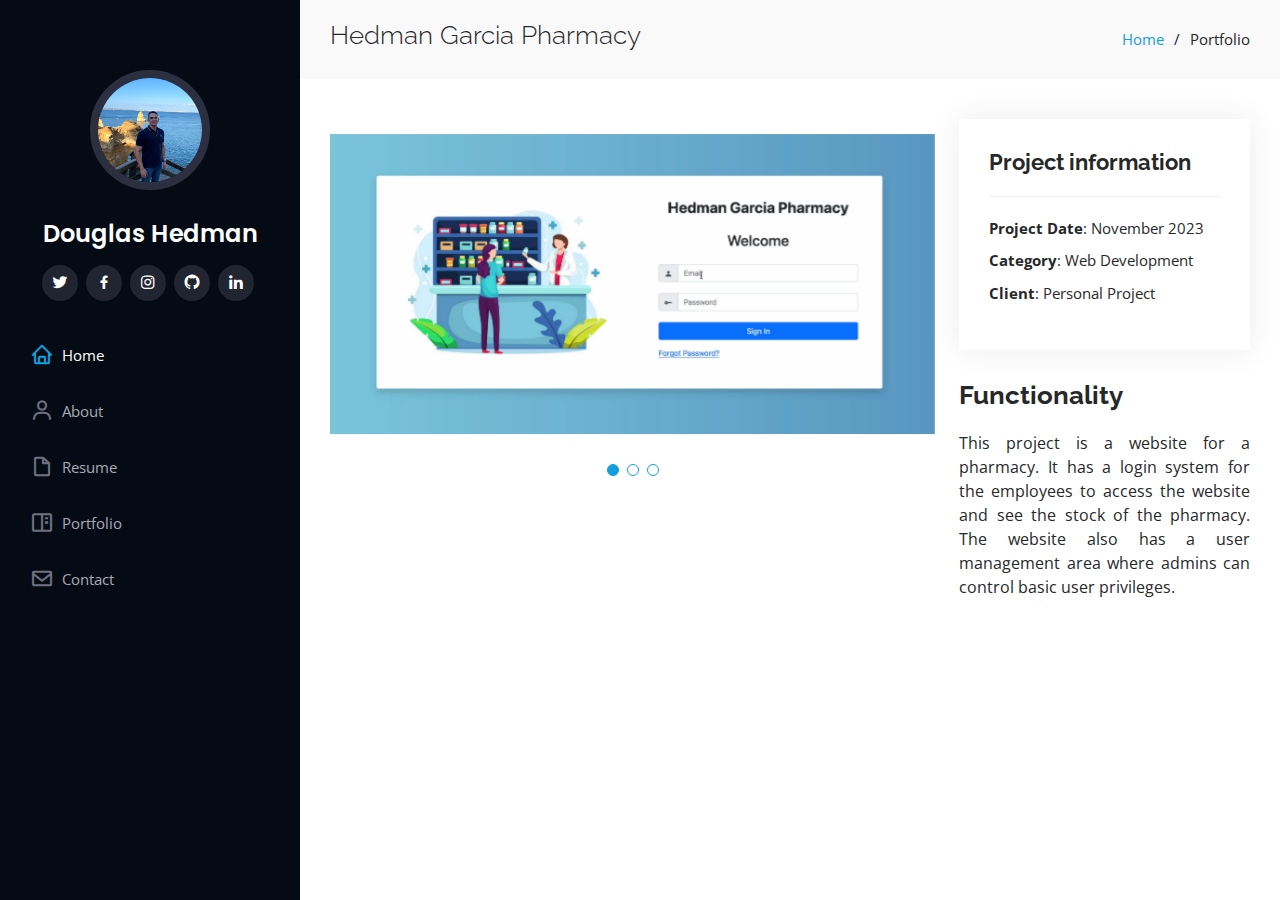
==== pharmacyProject.html @ ba346825 "Uploading Portfolio" ====
<!DOCTYPE html>
<html lang="en">

<head>
  <meta charset="utf-8">
  <meta content="width=device-width, initial-scale=1.0" name="viewport">

  <title>Douglas Hedman</title>
  <meta content="" name="description">
  <meta content="" name="keywords">

  <!-- Favicons -->
  <link href="assets/img/icon.png" rel="icon">
  <link href="assets/img/apple-touch-icon.png" rel="apple-touch-icon">

  <!-- Google Fonts -->
  <link href="https://fonts.googleapis.com/css?family=Open+Sans:300,300i,400,400i,600,600i,700,700i|Raleway:300,300i,400,400i,500,500i,600,600i,700,700i|Poppins:300,300i,400,400i,500,500i,600,600i,700,700i" rel="stylesheet">

  <!-- Vendor CSS Files -->
  <link href="assets/vendor/aos/aos.css" rel="stylesheet">
  <link href="assets/vendor/bootstrap/css/bootstrap.min.css" rel="stylesheet">
  <link href="assets/vendor/bootstrap-icons/bootstrap-icons.css" rel="stylesheet">
  <link href="assets/vendor/boxicons/css/boxicons.min.css" rel="stylesheet">
  <link href="assets/vendor/glightbox/css/glightbox.min.css" rel="stylesheet">
  <link href="assets/vendor/swiper/swiper-bundle.min.css" rel="stylesheet">

  <!-- Template Main CSS File -->
  <link href="assets/css/style.css" rel="stylesheet">
</head>

<body>

  <!-- ======= Mobile nav toggle button ======= -->
  <i class="bi bi-list mobile-nav-toggle d-xl-none"></i>

  <!-- ======= Header ======= -->
  <header id="header">
    <div class="d-flex flex-column" style="margin-top: 40px;">

      <div class="profile">
        <img src="assets/img/profileImage.png" alt="" class="img-fluid rounded-circle">
        <h1 class="text-light"><a href="index.html">Douglas Hedman</a></h1>
        <div class="social-links mt-3 text-center">
          <a href="https://twitter.com/DouglasHedman10" class="twitter"><i class="bx bxl-twitter"></i></a>
          <a href="https://www.facebook.com/hedman10" class="facebook"><i class="bx bxl-facebook"></i></a>
          <a href="https://www.instagram.com/douglashedman10/" class="instagram"><i class="bx bxl-instagram"></i></a>
          <a href="https://github.com/PickleRickHND" class="github"><i class="bx bxl-github"></i></a>
          <a href="https://www.linkedin.com/in/douglas-hedman-9a48a5133/" class="linkedin"><i class="bx bxl-linkedin"></i></a>
        </div>
      </div>

      <nav id="navbar" class="nav-menu navbar">
        <ul>
          <li><a href="index.html" class="nav-link scrollto active"><i class="bx bx-home"></i> <span>Home</span></a></li>
          <li><a href="index.html#about" class="nav-link scrollto"><i class="bx bx-user"></i> <span>About</span></a></li>
          <li><a href="index.html#resume" class="nav-link scrollto"><i class="bx bx-file-blank"></i> <span>Resume</span></a></li>
          <li><a href="index.html#portfolio" class="nav-link scrollto"><i class="bx bx-book-content"></i> <span>Portfolio</span></a></li>
          <li><a href="index.html#contact" class="nav-link scrollto"><i class="bx bx-envelope"></i> <span>Contact</span></a></li>
        </ul>
      </nav><!-- .nav-menu -->
    </div>
  </header><!-- End Header -->

  <main id="main">

    <!-- ======= Breadcrumbs ======= -->
    <section id="breadcrumbs" class="breadcrumbs">
      <div class="container">

        <div class="d-flex justify-content-between align-items-center">
          <h2>Hedman Garcia Pharmacy</h2>
          <ol>
            <li><a href="index.html">Home</a></li>
            <li>Portfolio</li>
          </ol>
        </div>

      </div>
    </section><!-- End Breadcrumbs -->

    <!-- ======= Portfolio Details Section ======= -->
    <section id="portfolio-details" class="portfolio-details">
      <div class="container">

        <div class="row gy-4">

          <div class="col-lg-8">
            <div class="portfolio-details-slider swiper">
              <div class="swiper-wrapper align-items-center">

                <div class="swiper-slide">
                  <img src="assets/img/portfolio/pharmacy1.png" alt="">
                </div>

                <div class="swiper-slide">
                  <img src="assets/img/portfolio/pharmacy2.png" alt="">
                </div>

                <div class="swiper-slide">
                  <img src="assets/img/portfolio/pharmacy3.png" alt="">
                </div>

              </div>
              <div class="swiper-pagination"></div>
            </div>
          </div>

          <div class="col-lg-4">
            <div class="portfolio-info">
              <h3>Project information</h3>
              <ul>
                <li><strong>Project Date</strong>: November 2023</li>
                <li><strong>Category</strong>: Web Development</li>
                <li><strong>Client</strong>: Personal Project</li>
              </ul>
            </div>
            <div class="portfolio-description">
              <h2>Functionality</h2>
              <p style="text-align: justify;">
                This project is a website for a pharmacy. It has a login system for the employees to access the website and see the stock of the pharmacy. The website also has a user management area where admins can control basic user privileges.
              </p>
            </div>
          </div>

        </div>

      </div>
    </section><!-- End Portfolio Details Section -->

  </main><!-- End #main -->

  <a href="#" class="back-to-top d-flex align-items-center justify-content-center"><i class="bi bi-arrow-up-short"></i></a>

  <!-- Vendor JS Files -->
  <script src="assets/vendor/purecounter/purecounter_vanilla.js"></script>
  <script src="assets/vendor/aos/aos.js"></script>
  <script src="assets/vendor/bootstrap/js/bootstrap.bundle.min.js"></script>
  <script src="assets/vendor/glightbox/js/glightbox.min.js"></script>
  <script src="assets/vendor/isotope-layout/isotope.pkgd.min.js"></script>
  <script src="assets/vendor/swiper/swiper-bundle.min.js"></script>
  <script src="assets/vendor/typed.js/typed.umd.js"></script>
  <script src="assets/vendor/waypoints/noframework.waypoints.js"></script>
  <script src="assets/vendor/php-email-form/validate.js"></script>

  <!-- Template Main JS File -->
  <script src="assets/js/main.js"></script>

</body>

</html>

function hola (){
  console.log("hola");
}
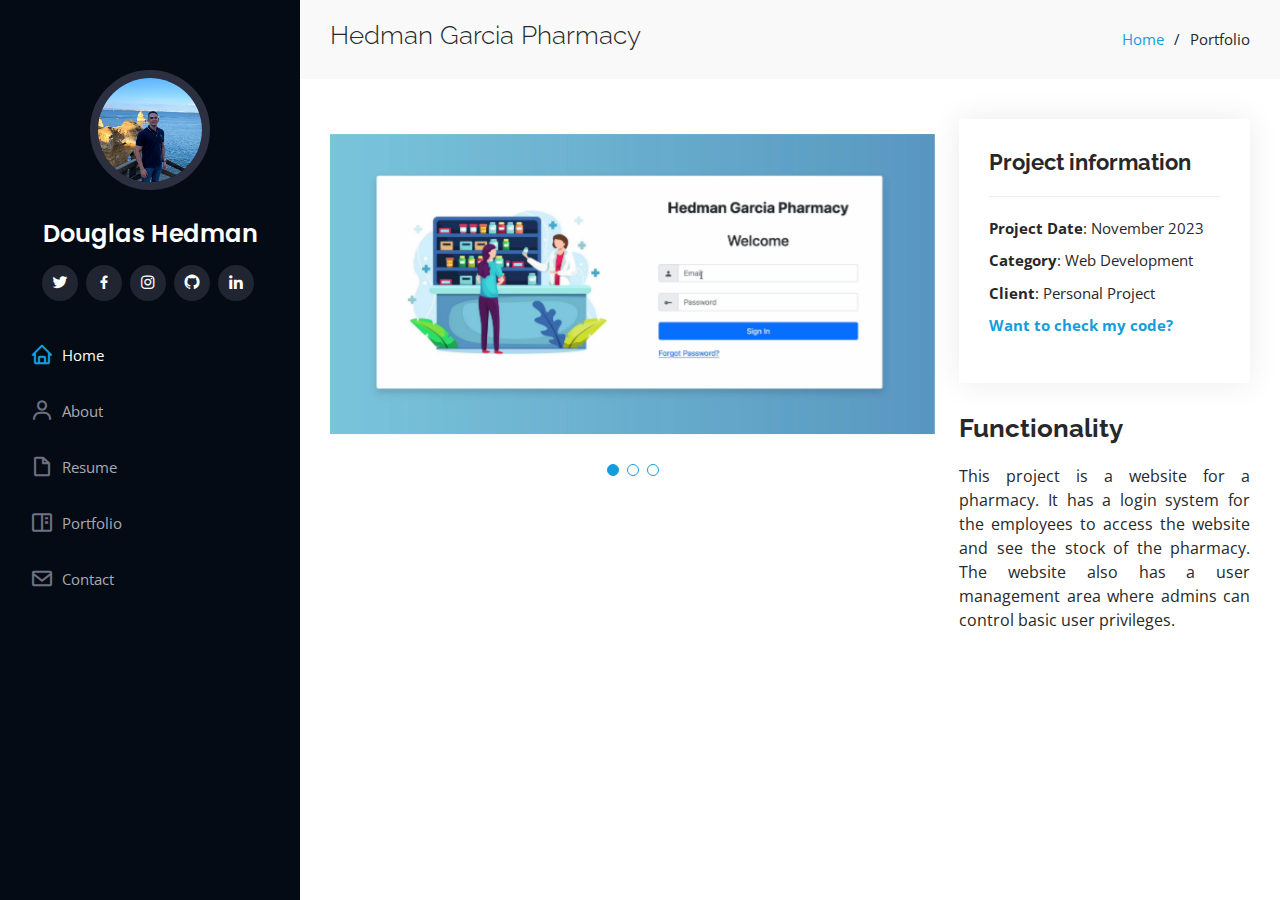
==== commit 71a2afdc: "Quick Fixes and Improvements" ====
--- a/pharmacyProject.html
+++ b/pharmacyProject.html
@@ -112,6 +112,7 @@
                 <li><strong>Project Date</strong>: November 2023</li>
                 <li><strong>Category</strong>: Web Development</li>
                 <li><strong>Client</strong>: Personal Project</li>
+                <li><strong><a href="https://github.com/PickleRickHND/Hedman-Garcia-Pharmacy">Want to check my code?</a></strong></li>
               </ul>
             </div>
             <div class="portfolio-description">
@@ -147,8 +148,4 @@
 
 </body>
 
-</html>
-
-function hola (){
-  console.log("hola");
-}
+</html>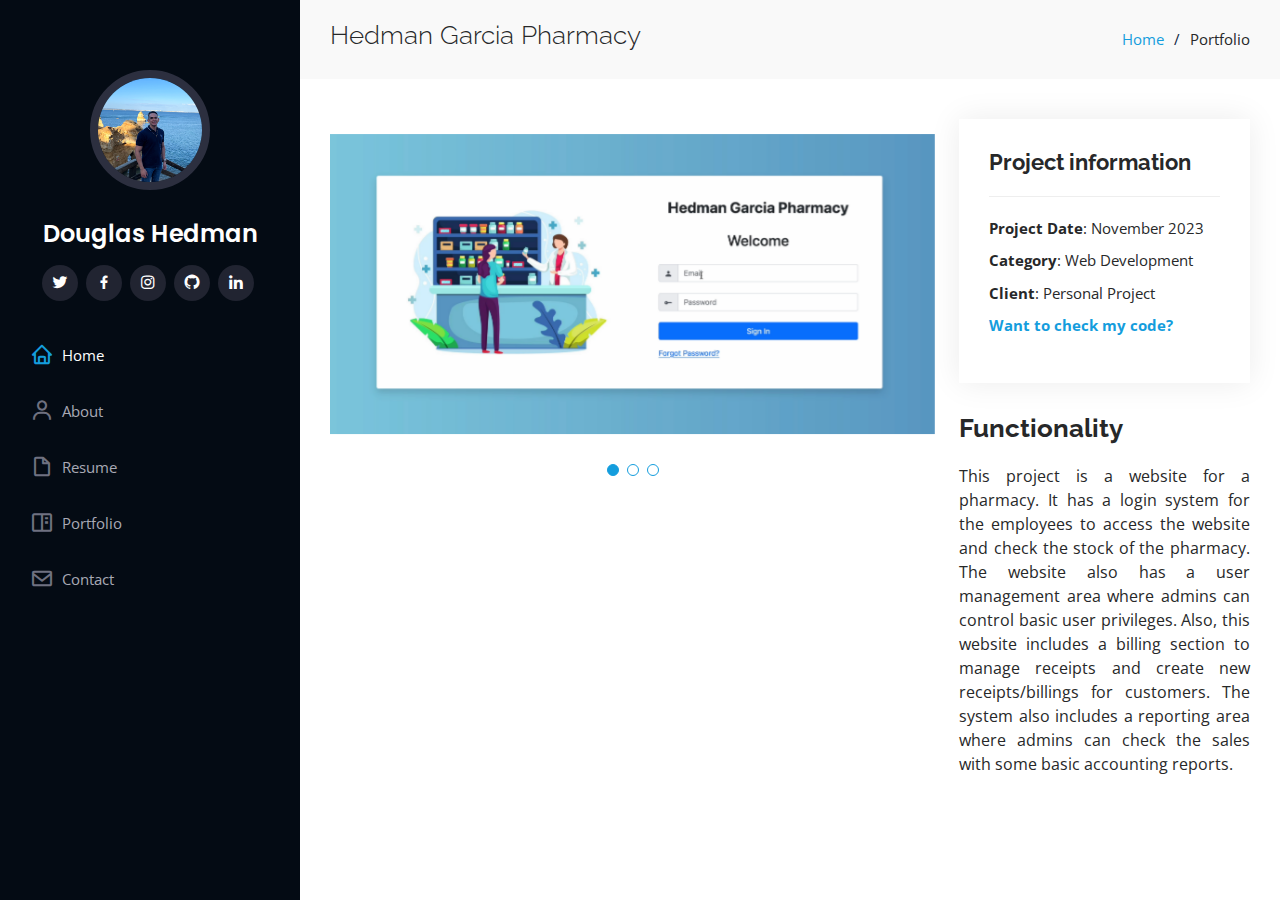
==== commit f426055c: "Quick Fixes and Improvements" ====
--- a/pharmacyProject.html
+++ b/pharmacyProject.html
@@ -118,7 +118,10 @@
             <div class="portfolio-description">
               <h2>Functionality</h2>
               <p style="text-align: justify;">
-                This project is a website for a pharmacy. It has a login system for the employees to access the website and see the stock of the pharmacy. The website also has a user management area where admins can control basic user privileges.
+                This project is a website for a pharmacy. It has a login system for the employees to access the website and check the stock of the pharmacy.
+                 The website also has a user management area where admins can control basic user privileges. Also, this website includes a billing section to 
+                 manage receipts and create new receipts/billings for customers. The system also includes a reporting area where admins can check the sales
+                 with some basic accounting reports.
               </p>
             </div>
           </div>
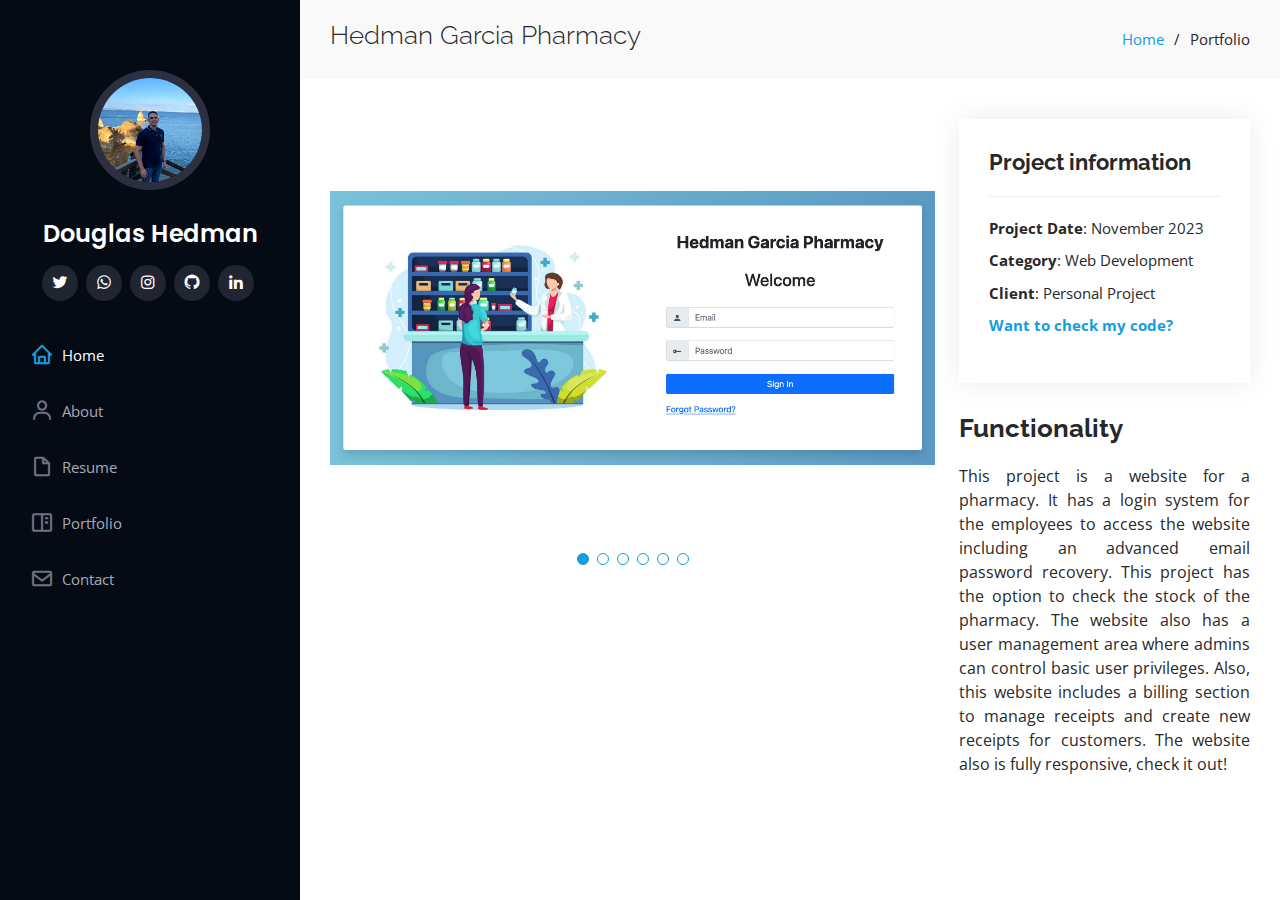
==== commit cab21ec2: "Improvements on the Skills & Project Portfolio" ====
--- a/pharmacyProject.html
+++ b/pharmacyProject.html
@@ -1,154 +1,234 @@
 <!DOCTYPE html>
 <html lang="en">
-
-<head>
-  <meta charset="utf-8">
-  <meta content="width=device-width, initial-scale=1.0" name="viewport">
-
-  <title>Douglas Hedman</title>
-  <meta content="" name="description">
-  <meta content="" name="keywords">
-
-  <!-- Favicons -->
-  <link href="assets/img/icon.png" rel="icon">
-  <link href="assets/img/apple-touch-icon.png" rel="apple-touch-icon">
-
-  <!-- Google Fonts -->
-  <link href="https://fonts.googleapis.com/css?family=Open+Sans:300,300i,400,400i,600,600i,700,700i|Raleway:300,300i,400,400i,500,500i,600,600i,700,700i|Poppins:300,300i,400,400i,500,500i,600,600i,700,700i" rel="stylesheet">
-
-  <!-- Vendor CSS Files -->
-  <link href="assets/vendor/aos/aos.css" rel="stylesheet">
-  <link href="assets/vendor/bootstrap/css/bootstrap.min.css" rel="stylesheet">
-  <link href="assets/vendor/bootstrap-icons/bootstrap-icons.css" rel="stylesheet">
-  <link href="assets/vendor/boxicons/css/boxicons.min.css" rel="stylesheet">
-  <link href="assets/vendor/glightbox/css/glightbox.min.css" rel="stylesheet">
-  <link href="assets/vendor/swiper/swiper-bundle.min.css" rel="stylesheet">
-
-  <!-- Template Main CSS File -->
-  <link href="assets/css/style.css" rel="stylesheet">
-</head>
-
-<body>
-
-  <!-- ======= Mobile nav toggle button ======= -->
-  <i class="bi bi-list mobile-nav-toggle d-xl-none"></i>
-
-  <!-- ======= Header ======= -->
-  <header id="header">
-    <div class="d-flex flex-column" style="margin-top: 40px;">
-
-      <div class="profile">
-        <img src="assets/img/profileImage.png" alt="" class="img-fluid rounded-circle">
-        <h1 class="text-light"><a href="index.html">Douglas Hedman</a></h1>
-        <div class="social-links mt-3 text-center">
-          <a href="https://twitter.com/DouglasHedman10" class="twitter"><i class="bx bxl-twitter"></i></a>
-          <a href="https://www.facebook.com/hedman10" class="facebook"><i class="bx bxl-facebook"></i></a>
-          <a href="https://www.instagram.com/douglashedman10/" class="instagram"><i class="bx bxl-instagram"></i></a>
-          <a href="https://github.com/PickleRickHND" class="github"><i class="bx bxl-github"></i></a>
-          <a href="https://www.linkedin.com/in/douglas-hedman-9a48a5133/" class="linkedin"><i class="bx bxl-linkedin"></i></a>
+  <head>
+    <meta charset="utf-8" />
+    <meta content="width=device-width, initial-scale=1.0" name="viewport" />
+
+    <title>Douglas Hedman</title>
+    <meta content="" name="description" />
+    <meta content="" name="keywords" />
+
+    <!-- Favicons -->
+    <link href="assets/img/icon.png" rel="icon" />
+    <link href="assets/img/apple-touch-icon.png" rel="apple-touch-icon" />
+
+    <!-- Google Fonts -->
+    <link
+      href="https://fonts.googleapis.com/css?family=Open+Sans:300,300i,400,400i,600,600i,700,700i|Raleway:300,300i,400,400i,500,500i,600,600i,700,700i|Poppins:300,300i,400,400i,500,500i,600,600i,700,700i"
+      rel="stylesheet"
+    />
+
+    <!-- Vendor CSS Files -->
+    <link href="assets/vendor/aos/aos.css" rel="stylesheet" />
+    <link
+      href="assets/vendor/bootstrap/css/bootstrap.min.css"
+      rel="stylesheet"
+    />
+    <link
+      href="assets/vendor/bootstrap-icons/bootstrap-icons.css"
+      rel="stylesheet"
+    />
+    <link href="assets/vendor/boxicons/css/boxicons.min.css" rel="stylesheet" />
+    <link
+      href="assets/vendor/glightbox/css/glightbox.min.css"
+      rel="stylesheet"
+    />
+    <link href="assets/vendor/swiper/swiper-bundle.min.css" rel="stylesheet" />
+
+    <!-- Template Main CSS File -->
+    <link href="assets/css/style.css" rel="stylesheet" />
+  </head>
+
+  <body>
+    <!-- ======= Mobile nav toggle button ======= -->
+    <i class="bi bi-list mobile-nav-toggle d-xl-none"></i>
+
+    <!-- ======= Header ======= -->
+    <header id="header">
+      <div class="d-flex flex-column" style="margin-top: 40px">
+        <div class="profile">
+          <img
+            src="assets/img/profileImage.png"
+            alt=""
+            class="img-fluid rounded-circle"
+          />
+          <h1 class="text-light"><a href="index.html">Douglas Hedman</a></h1>
+          <div class="social-links mt-3 text-center">
+            <a
+              href="https://twitter.com/DouglasHedman10"
+              class="twitter"
+              target="_blank"
+              ><i class="bx bxl-twitter"></i
+            ></a>
+            <a
+              href="https://wa.me/+50489041949"
+              class="whatsapp"
+              target="_blank"
+              ><i class="bx bxl-whatsapp"></i
+            ></a>
+            <a
+              href="https://www.instagram.com/douglashedman10/"
+              class="instagram"
+              target="_blank"
+              ><i class="bx bxl-instagram"></i
+            ></a>
+            <a
+              href="https://github.com/PickleRickHND"
+              class="github"
+              target="_blank"
+              ><i class="bx bxl-github"></i
+            ></a>
+            <a
+              href="https://www.linkedin.com/in/douglas-hedman-9a48a5133/"
+              class="linkedin"
+              target="_blank"
+              ><i class="bx bxl-linkedin"></i
+            ></a>
+          </div>
         </div>
+
+        <nav id="navbar" class="nav-menu navbar">
+          <ul>
+            <li>
+              <a href="index.html" class="nav-link scrollto active"
+                ><i class="bx bx-home"></i> <span>Home</span></a
+              >
+            </li>
+            <li>
+              <a href="index.html#about" class="nav-link scrollto"
+                ><i class="bx bx-user"></i> <span>About</span></a
+              >
+            </li>
+            <li>
+              <a href="index.html#resume" class="nav-link scrollto"
+                ><i class="bx bx-file-blank"></i> <span>Resume</span></a
+              >
+            </li>
+            <li>
+              <a href="index.html#portfolio" class="nav-link scrollto"
+                ><i class="bx bx-book-content"></i> <span>Portfolio</span></a
+              >
+            </li>
+            <li>
+              <a href="index.html#contact" class="nav-link scrollto"
+                ><i class="bx bx-envelope"></i> <span>Contact</span></a
+              >
+            </li>
+          </ul>
+        </nav>
+        <!-- .nav-menu -->
       </div>
-
-      <nav id="navbar" class="nav-menu navbar">
-        <ul>
-          <li><a href="index.html" class="nav-link scrollto active"><i class="bx bx-home"></i> <span>Home</span></a></li>
-          <li><a href="index.html#about" class="nav-link scrollto"><i class="bx bx-user"></i> <span>About</span></a></li>
-          <li><a href="index.html#resume" class="nav-link scrollto"><i class="bx bx-file-blank"></i> <span>Resume</span></a></li>
-          <li><a href="index.html#portfolio" class="nav-link scrollto"><i class="bx bx-book-content"></i> <span>Portfolio</span></a></li>
-          <li><a href="index.html#contact" class="nav-link scrollto"><i class="bx bx-envelope"></i> <span>Contact</span></a></li>
-        </ul>
-      </nav><!-- .nav-menu -->
-    </div>
-  </header><!-- End Header -->
-
-  <main id="main">
-
-    <!-- ======= Breadcrumbs ======= -->
-    <section id="breadcrumbs" class="breadcrumbs">
-      <div class="container">
-
-        <div class="d-flex justify-content-between align-items-center">
-          <h2>Hedman Garcia Pharmacy</h2>
-          <ol>
-            <li><a href="index.html">Home</a></li>
-            <li>Portfolio</li>
-          </ol>
+    </header>
+    <!-- End Header -->
+
+    <main id="main">
+      <!-- ======= Breadcrumbs ======= -->
+      <section id="breadcrumbs" class="breadcrumbs">
+        <div class="container">
+          <div class="d-flex justify-content-between align-items-center">
+            <h2>Hedman Garcia Pharmacy</h2>
+            <ol>
+              <li><a href="index.html">Home</a></li>
+              <li>Portfolio</li>
+            </ol>
+          </div>
         </div>
-
-      </div>
-    </section><!-- End Breadcrumbs -->
-
-    <!-- ======= Portfolio Details Section ======= -->
-    <section id="portfolio-details" class="portfolio-details">
-      <div class="container">
-
-        <div class="row gy-4">
-
-          <div class="col-lg-8">
-            <div class="portfolio-details-slider swiper">
-              <div class="swiper-wrapper align-items-center">
-
-                <div class="swiper-slide">
-                  <img src="assets/img/portfolio/pharmacy1.png" alt="">
+      </section>
+      <!-- End Breadcrumbs -->
+
+      <!-- ======= Portfolio Details Section ======= -->
+      <section id="portfolio-details" class="portfolio-details">
+        <div class="container">
+          <div class="row gy-4">
+            <div class="col-lg-8">
+              <div class="portfolio-details-slider swiper">
+                <div class="swiper-wrapper align-items-center">
+                  <div class="swiper-slide">
+                    <img src="assets/img/portfolio/pharmacy1.png" alt="" />
+                  </div>
+
+                  <div class="swiper-slide">
+                    <img src="assets/img/portfolio/pharmacy2.png" alt="" />
+                  </div>
+
+                  <div class="swiper-slide">
+                    <img src="assets/img/portfolio/pharmacy3.png" alt="" />
+                  </div>
+
+                  <div class="swiper-slide">
+                    <img src="assets/img/portfolio/pharmacy4.png" alt="" />
+                  </div>
+
+                  <div class="swiper-slide">
+                    <img src="assets/img/portfolio/pharmacy5.png" alt="" />
+                  </div>
+
+                  <div class="swiper-slide">
+                    <img src="assets/img/portfolio/pharmacy6.png" alt="" />
+                  </div>
+
                 </div>
-
-                <div class="swiper-slide">
-                  <img src="assets/img/portfolio/pharmacy2.png" alt="">
-                </div>
-
-                <div class="swiper-slide">
-                  <img src="assets/img/portfolio/pharmacy3.png" alt="">
-                </div>
-
+                <div class="swiper-pagination"></div>
               </div>
-              <div class="swiper-pagination"></div>
+            </div>
+
+            <div class="col-lg-4">
+              <div class="portfolio-info">
+                <h3>Project information</h3>
+                <ul>
+                  <li><strong>Project Date</strong>: November 2023</li>
+                  <li><strong>Category</strong>: Web Development</li>
+                  <li><strong>Client</strong>: Personal Project</li>
+                  <li>
+                    <strong
+                      ><a
+                        href="https://github.com/PickleRickHND/Hedman-Garcia-Pharmacy"
+                        target="_blank"
+                        >Want to check my code?</a
+                      ></strong
+                    >
+                  </li>
+                </ul>
+              </div>
+              <div class="portfolio-description">
+                <h2>Functionality</h2>
+                <p style="text-align: justify">
+                  This project is a website for a pharmacy. It has a login
+                  system for the employees to access the website including an advanced 
+                  email password recovery. This project has the option to check the
+                  stock of the pharmacy. The website also has a user management
+                  area where admins can control basic user privileges. Also,
+                  this website includes a billing section to manage receipts and
+                  create new receipts for customers. The website also is fully
+                  responsive, check it out!
+                </p>
+              </div>
             </div>
           </div>
-
-          <div class="col-lg-4">
-            <div class="portfolio-info">
-              <h3>Project information</h3>
-              <ul>
-                <li><strong>Project Date</strong>: November 2023</li>
-                <li><strong>Category</strong>: Web Development</li>
-                <li><strong>Client</strong>: Personal Project</li>
-                <li><strong><a href="https://github.com/PickleRickHND/Hedman-Garcia-Pharmacy">Want to check my code?</a></strong></li>
-              </ul>
-            </div>
-            <div class="portfolio-description">
-              <h2>Functionality</h2>
-              <p style="text-align: justify;">
-                This project is a website for a pharmacy. It has a login system for the employees to access the website and check the stock of the pharmacy.
-                 The website also has a user management area where admins can control basic user privileges. Also, this website includes a billing section to 
-                 manage receipts and create new receipts/billings for customers. The system also includes a reporting area where admins can check the sales
-                 with some basic accounting reports.
-              </p>
-            </div>
-          </div>
-
         </div>
-
-      </div>
-    </section><!-- End Portfolio Details Section -->
-
-  </main><!-- End #main -->
-
-  <a href="#" class="back-to-top d-flex align-items-center justify-content-center"><i class="bi bi-arrow-up-short"></i></a>
-
-  <!-- Vendor JS Files -->
-  <script src="assets/vendor/purecounter/purecounter_vanilla.js"></script>
-  <script src="assets/vendor/aos/aos.js"></script>
-  <script src="assets/vendor/bootstrap/js/bootstrap.bundle.min.js"></script>
-  <script src="assets/vendor/glightbox/js/glightbox.min.js"></script>
-  <script src="assets/vendor/isotope-layout/isotope.pkgd.min.js"></script>
-  <script src="assets/vendor/swiper/swiper-bundle.min.js"></script>
-  <script src="assets/vendor/typed.js/typed.umd.js"></script>
-  <script src="assets/vendor/waypoints/noframework.waypoints.js"></script>
-  <script src="assets/vendor/php-email-form/validate.js"></script>
-
-  <!-- Template Main JS File -->
-  <script src="assets/js/main.js"></script>
-
-</body>
-
-</html>+      </section>
+      <!-- End Portfolio Details Section -->
+    </main>
+    <!-- End #main -->
+
+    <a
+      href="#"
+      class="back-to-top d-flex align-items-center justify-content-center"
+      ><i class="bi bi-arrow-up-short"></i
+    ></a>
+
+    <!-- Vendor JS Files -->
+    <script src="assets/vendor/purecounter/purecounter_vanilla.js"></script>
+    <script src="assets/vendor/aos/aos.js"></script>
+    <script src="assets/vendor/bootstrap/js/bootstrap.bundle.min.js"></script>
+    <script src="assets/vendor/glightbox/js/glightbox.min.js"></script>
+    <script src="assets/vendor/isotope-layout/isotope.pkgd.min.js"></script>
+    <script src="assets/vendor/swiper/swiper-bundle.min.js"></script>
+    <script src="assets/vendor/typed.js/typed.umd.js"></script>
+    <script src="assets/vendor/waypoints/noframework.waypoints.js"></script>
+    <script src="assets/vendor/php-email-form/validate.js"></script>
+
+    <!-- Template Main JS File -->
+    <script src="assets/js/main.js"></script>
+  </body>
+</html>
--- a/assets/css/style.css
+++ b/assets/css/style.css
@@ -1,14 +1,3 @@
-/**
-* Template Name: iPortfolio
-* Updated: Nov 17 2023 with Bootstrap v5.3.2
-* Template URL: https://bootstrapmade.com/iportfolio-bootstrap-portfolio-websites-template/
-* Author: BootstrapMade.com
-* License: https://bootstrapmade.com/license/
-*/
-
-/*--------------------------------------------------------------
-# General
---------------------------------------------------------------*/
 body {
   font-family: "Open Sans", sans-serif;
   color: #272829;
@@ -430,7 +419,7 @@
 }
 
 /*--------------------------------------------------------------
-# Akills
+# Skills
 --------------------------------------------------------------*/
 .skills .progress {
   height: 60px;
@@ -463,8 +452,13 @@
   width: 1px;
   height: 10px;
   transition: 0.9s;
-  background-color: #149ddd;
-}
+  background-color: #1da9ea;
+}
+
+.list-icons {
+  font-size: 3rem; }
+  .list-icons .list-inline-item i:hover {
+    color: #186fb6; }
 
 /*--------------------------------------------------------------
 # Resume
